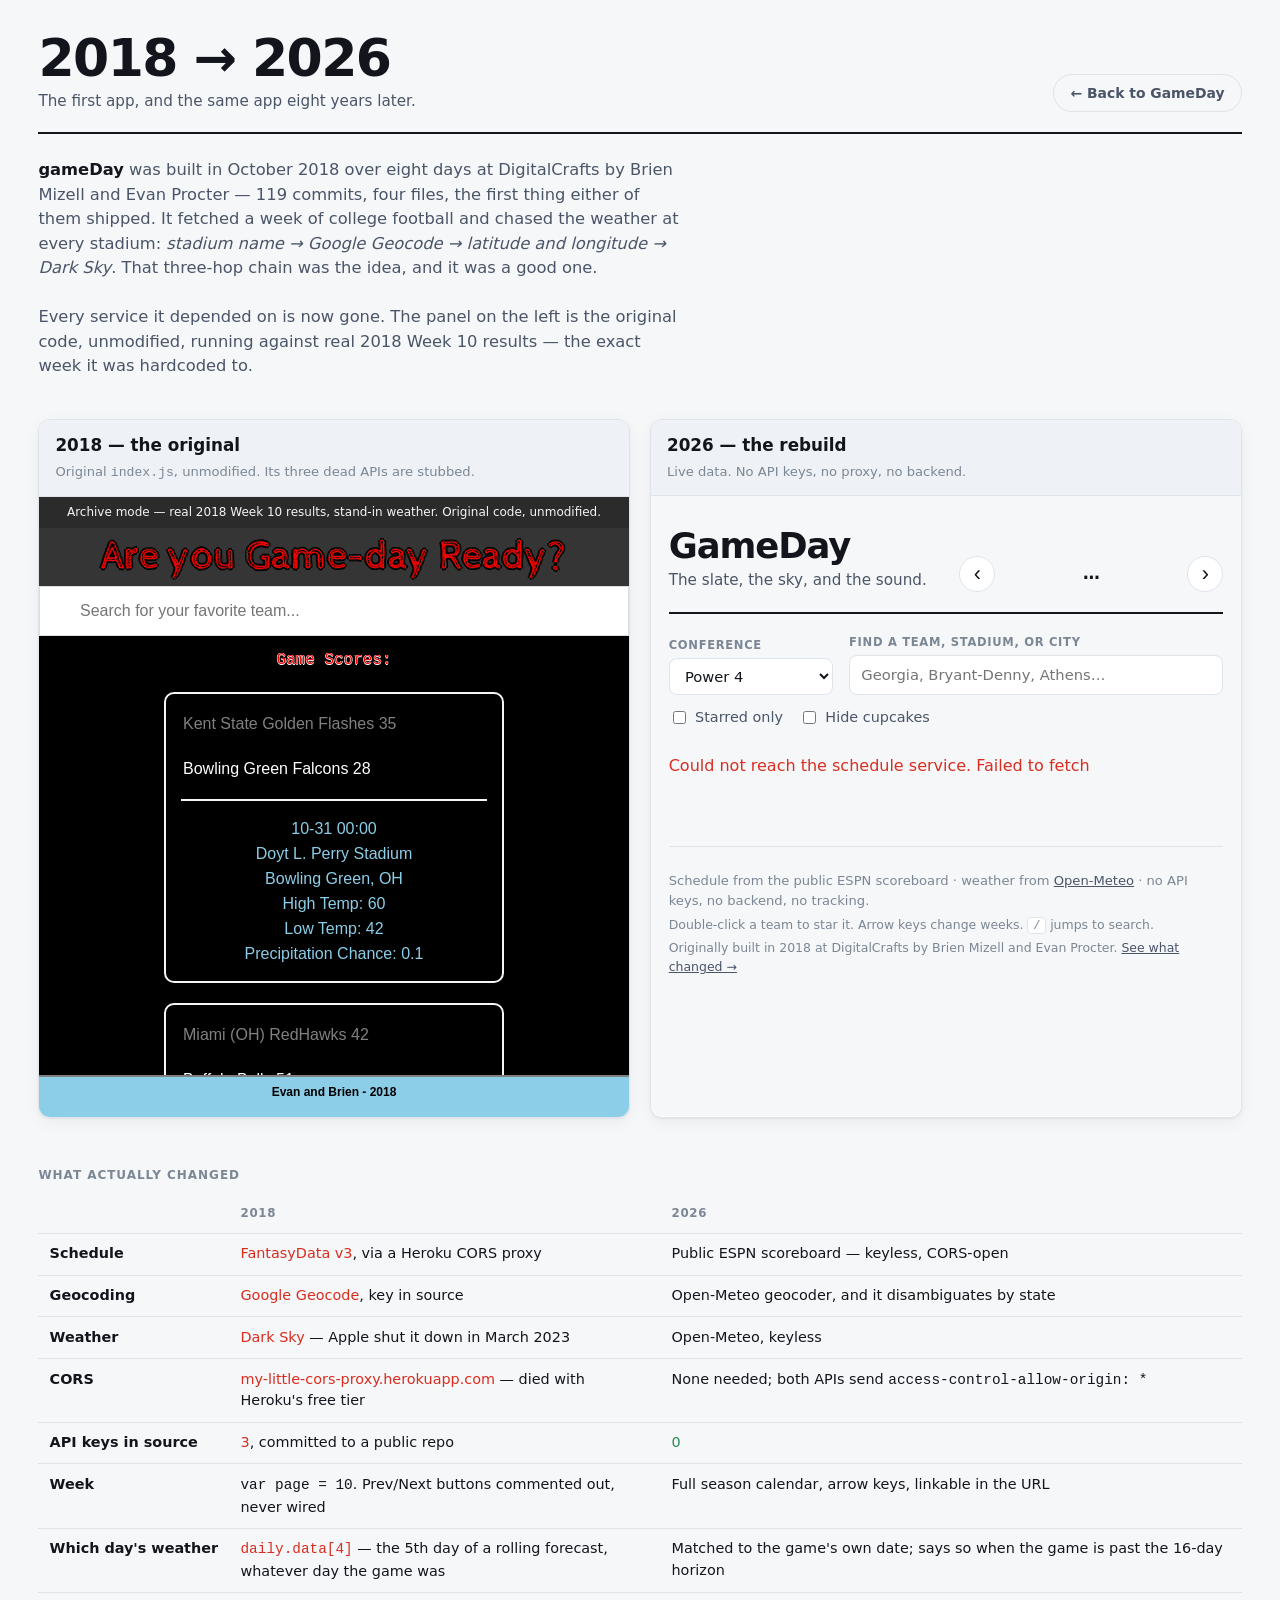
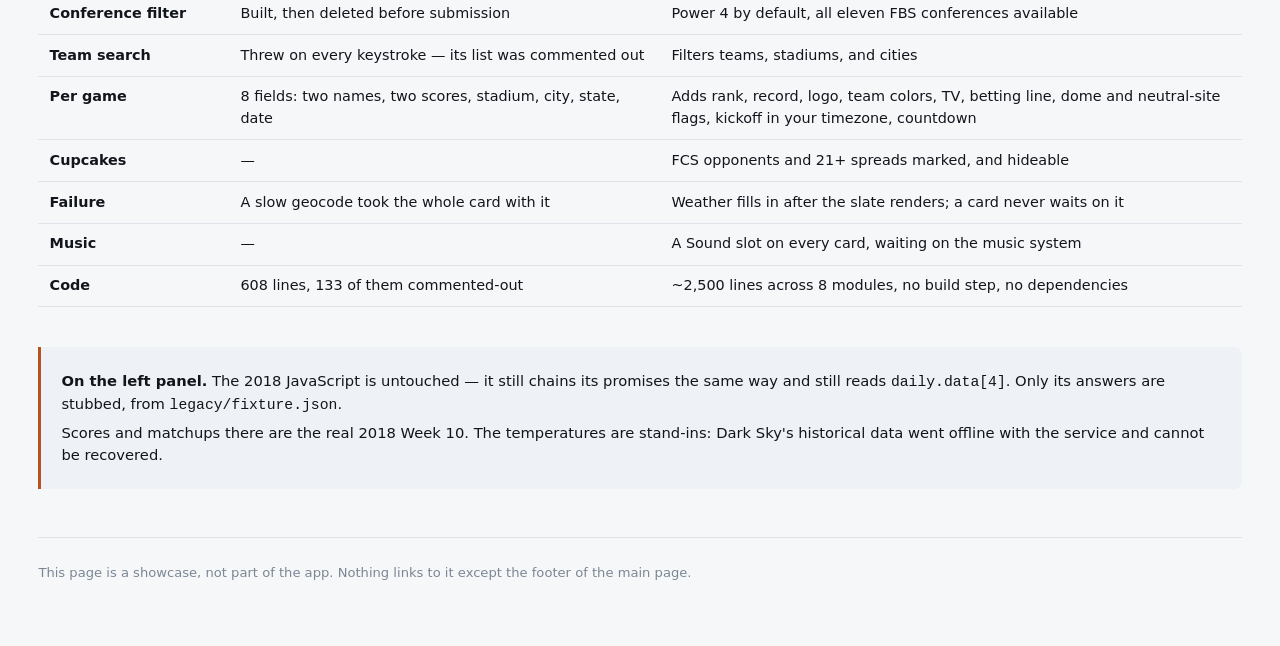
==== compare.html @ 8429be64 "Rebuild GameDay for 2026, and lay the seam for The Sound Edition The 2018 app depended on three serv" ====
<!DOCTYPE html>
<html lang="en">
	<head>
		<meta charset="utf-8" />
		<meta name="viewport" content="width=device-width, initial-scale=1" />
		<title>GameDay — 2018 vs 2026</title>
		<meta name="robots" content="noindex" />
		<link rel="stylesheet" href="assets/app.css" />
		<link
			rel="icon"
			href="data:image/svg+xml,<svg xmlns='http://www.w3.org/2000/svg' viewBox='0 0 32 32'><text y='26' font-size='26'>🏈</text></svg>"
		/>
		<style>
			.cmp {
				max-width: 1400px;
				margin: 0 auto;
			}
			.cmp-intro {
				max-width: 62ch;
				margin: 1.5rem 0 2.5rem;
				font-size: 1.02rem;
				color: var(--ink-2);
			}
			.cmp-intro strong {
				color: var(--ink);
			}
			.panes {
				display: grid;
				grid-template-columns: 1fr;
				gap: 1.25rem;
			}
			@media (min-width: 1000px) {
				.panes {
					grid-template-columns: 1fr 1fr;
				}
			}
			.pane {
				display: flex;
				flex-direction: column;
				border: 1px solid var(--line);
				border-radius: var(--radius);
				overflow: hidden;
				background: var(--surface);
				box-shadow: var(--shadow);
			}
			.pane-head {
				padding: 0.85rem 1rem;
				border-bottom: 1px solid var(--line);
				background: var(--surface-2);
			}
			.pane-head h2 {
				margin: 0;
				font-size: 1.05rem;
			}
			.pane-head p {
				margin: 0.2rem 0 0;
				color: var(--ink-3);
				font-size: 0.82rem;
			}
			.pane iframe {
				width: 100%;
				height: 620px;
				border: 0;
				background: #fff;
			}
			.pane-2018 iframe {
				filter: saturate(0.92);
			}
			table.diff {
				width: 100%;
				margin: 3rem 0 0;
				border-collapse: collapse;
				font-size: 0.9rem;
			}
			table.diff caption {
				margin-bottom: 0.75rem;
				color: var(--ink-3);
				font-size: 0.75rem;
				font-weight: 700;
				letter-spacing: 0.08em;
				text-align: left;
				text-transform: uppercase;
			}
			table.diff th,
			table.diff td {
				padding: 0.6rem 0.7rem;
				border-bottom: 1px solid var(--line);
				text-align: left;
				vertical-align: top;
			}
			table.diff th {
				color: var(--ink-3);
				font-size: 0.74rem;
				font-weight: 700;
				letter-spacing: 0.06em;
				text-transform: uppercase;
			}
			table.diff td:first-child {
				font-weight: 650;
				white-space: nowrap;
			}
			.dead {
				color: var(--live);
			}
			.alive {
				color: #2e8b57;
			}
			@media (prefers-color-scheme: dark) {
				.alive {
					color: #4ade80;
				}
			}
			.note-box {
				margin: 2.5rem 0 0;
				padding: 1rem 1.25rem;
				border-left: 3px solid var(--accent);
				background: var(--surface-2);
				border-radius: 0 8px 8px 0;
				font-size: 0.92rem;
			}
			.note-box p {
				margin: 0.4rem 0;
			}
		</style>
	</head>
	<body>
		<div class="cmp">
			<header class="masthead">
				<div class="brand">
					<h1>2018 → 2026</h1>
					<p class="tagline">The first app, and the same app eight years later.</p>
				</div>
				<nav class="weeknav"><a class="issue-link issue-link-quiet" href="index.html">← Back to GameDay</a></nav>
			</header>

			<p class="cmp-intro">
				<strong>gameDay</strong> was built in October 2018 over eight days at DigitalCrafts by Brien Mizell and
				Evan Procter — 119 commits, four files, the first thing either of them shipped. It fetched a week of
				college football and chased the weather at every stadium: <em>stadium name → Google Geocode → latitude
				and longitude → Dark Sky</em>. That three-hop chain was the idea, and it was a good one.
				<br /><br />
				Every service it depended on is now gone. The panel on the left is the original code, unmodified,
				running against real 2018 Week&nbsp;10 results — the exact week it was hardcoded to.
			</p>

			<div class="panes">
				<section class="pane pane-2018">
					<div class="pane-head">
						<h2>2018 — the original</h2>
						<p>Original <code>index.js</code>, unmodified. Its three dead APIs are stubbed.</p>
					</div>
					<iframe src="legacy/demo.html" title="The 2018 version of gameDay" loading="lazy"></iframe>
				</section>

				<section class="pane pane-2026">
					<div class="pane-head">
						<h2>2026 — the rebuild</h2>
						<p>Live data. No API keys, no proxy, no backend.</p>
					</div>
					<iframe src="index.html" title="The 2026 rebuild of GameDay" loading="lazy"></iframe>
				</section>
			</div>

			<table class="diff">
				<caption>What actually changed</caption>
				<thead>
					<tr>
						<th></th>
						<th>2018</th>
						<th>2026</th>
					</tr>
				</thead>
				<tbody>
					<tr>
						<td>Schedule</td>
						<td><span class="dead">FantasyData v3</span>, via a Heroku CORS proxy</td>
						<td>Public ESPN scoreboard — keyless, CORS-open</td>
					</tr>
					<tr>
						<td>Geocoding</td>
						<td><span class="dead">Google Geocode</span>, key in source</td>
						<td>Open-Meteo geocoder, and it disambiguates by state</td>
					</tr>
					<tr>
						<td>Weather</td>
						<td><span class="dead">Dark Sky</span> — Apple shut it down in March 2023</td>
						<td>Open-Meteo, keyless</td>
					</tr>
					<tr>
						<td>CORS</td>
						<td><span class="dead">my-little-cors-proxy.herokuapp.com</span> — died with Heroku's free tier</td>
						<td>None needed; both APIs send <code>access-control-allow-origin: *</code></td>
					</tr>
					<tr>
						<td>API keys in source</td>
						<td><span class="dead">3</span>, committed to a public repo</td>
						<td><span class="alive">0</span></td>
					</tr>
					<tr>
						<td>Week</td>
						<td><code>var page = 10</code>. Prev/Next buttons commented out, never wired</td>
						<td>Full season calendar, arrow keys, linkable in the URL</td>
					</tr>
					<tr>
						<td>Which day's weather</td>
						<td><span class="dead"><code>daily.data[4]</code></span> — the 5th day of a rolling forecast, whatever day the game was</td>
						<td>Matched to the game's own date; says so when the game is past the 16-day horizon</td>
					</tr>
					<tr>
						<td>Conference filter</td>
						<td>Built, then deleted before submission</td>
						<td>Power 4 by default, all eleven FBS conferences available</td>
					</tr>
					<tr>
						<td>Team search</td>
						<td>Threw on every keystroke — its list was commented out</td>
						<td>Filters teams, stadiums, and cities</td>
					</tr>
					<tr>
						<td>Per game</td>
						<td>8 fields: two names, two scores, stadium, city, state, date</td>
						<td>Adds rank, record, logo, team colors, TV, betting line, dome and neutral-site flags, kickoff in your timezone, countdown</td>
					</tr>
					<tr>
						<td>Cupcakes</td>
						<td>—</td>
						<td>FCS opponents and 21+ spreads marked, and hideable</td>
					</tr>
					<tr>
						<td>Failure</td>
						<td>A slow geocode took the whole card with it</td>
						<td>Weather fills in after the slate renders; a card never waits on it</td>
					</tr>
					<tr>
						<td>Music</td>
						<td>—</td>
						<td>A Sound slot on every card, waiting on the music system</td>
					</tr>
					<tr>
						<td>Code</td>
						<td>608 lines, 133 of them commented-out</td>
						<td>~2,500 lines across 8 modules, no build step, no dependencies</td>
					</tr>
				</tbody>
			</table>

			<div class="note-box">
				<p><strong>On the left panel.</strong> The 2018 JavaScript is untouched — it still chains its promises the
				same way and still reads <code>daily.data[4]</code>. Only its answers are stubbed, from
				<code>legacy/fixture.json</code>.</p>
				<p>Scores and matchups there are the real 2018 Week 10. The temperatures are stand-ins: Dark Sky's
				historical data went offline with the service and cannot be recovered.</p>
			</div>

			<footer class="foot">
				<p>This page is a showcase, not part of the app. Nothing links to it except the footer of the main page.</p>
			</footer>
		</div>
	</body>
</html>
---- assets/app.css ----
/* GameDay — 2026. One stylesheet, no framework, no build. */

:root {
	--bg: #f6f7f9;
	--surface: #ffffff;
	--surface-2: #eef1f5;
	--ink: #12161c;
	--ink-2: #4a5568;
	--ink-3: #7b8794;
	--line: #dfe4ea;
	--accent: #b3541e;
	--live: #d92d20;
	--sound: #6b4ef2;
	--radius: 12px;
	--shadow: 0 1px 2px rgb(16 22 28 / 6%), 0 4px 16px rgb(16 22 28 / 5%);
}

@media (prefers-color-scheme: dark) {
	:root {
		--bg: #0d1014;
		--surface: #161b22;
		--surface-2: #1e242c;
		--ink: #e9edf2;
		--ink-2: #a8b3c1;
		--ink-3: #6e7b8a;
		--line: #262d36;
		--accent: #e8894a;
		--live: #ff5c4d;
		--sound: #9a86ff;
		--shadow: 0 1px 2px rgb(0 0 0 / 40%), 0 6px 20px rgb(0 0 0 / 30%);
	}
}

* {
	box-sizing: border-box;
}

body {
	margin: 0;
	padding: 0 clamp(0.75rem, 3vw, 2.5rem) 4rem;
	background: var(--bg);
	color: var(--ink);
	font: 16px/1.5 ui-sans-serif, system-ui, -apple-system, "Segoe UI", Roboto, sans-serif;
	-webkit-font-smoothing: antialiased;
}

/* ---------- masthead ---------- */

.masthead {
	display: flex;
	flex-wrap: wrap;
	align-items: flex-end;
	justify-content: space-between;
	gap: 1rem;
	max-width: 1400px;
	margin: 0 auto;
	padding: 2rem 0 1.25rem;
	border-bottom: 2px solid var(--ink);
}

.brand h1 {
	margin: 0;
	font-size: clamp(2rem, 6vw, 3.25rem);
	font-weight: 800;
	letter-spacing: -0.03em;
	line-height: 1;
}

.tagline {
	margin: 0.35rem 0 0;
	color: var(--ink-2);
	font-size: 0.95rem;
}

.weeknav {
	display: flex;
	align-items: center;
	gap: 0.5rem;
}

.weeknav button {
	width: 2.25rem;
	height: 2.25rem;
	border: 1px solid var(--line);
	border-radius: 50%;
	background: var(--surface);
	color: var(--ink);
	font-size: 1.35rem;
	line-height: 1;
	cursor: pointer;
	transition: background 0.15s, border-color 0.15s;
}

.weeknav button:hover:not(:disabled) {
	background: var(--surface-2);
	border-color: var(--ink-3);
}

.weeknav button:disabled {
	opacity: 0.3;
	cursor: default;
}

.weekbox {
	min-width: 11rem;
	text-align: center;
}

.weekbox span {
	display: block;
	font-weight: 700;
	font-size: 1.05rem;
}

.weekbox small {
	color: var(--ink-3);
	font-size: 0.8rem;
}

/* ---------- controls ---------- */

.controls {
	display: flex;
	flex-wrap: wrap;
	align-items: flex-end;
	gap: 0.75rem 1rem;
	max-width: 1400px;
	margin: 1.25rem auto 0;
}

.ctl {
	display: flex;
	flex-direction: column;
	gap: 0.25rem;
}

.ctl-grow {
	flex: 1 1 16rem;
}

.ctl-label {
	color: var(--ink-3);
	font-size: 0.72rem;
	font-weight: 600;
	text-transform: uppercase;
	letter-spacing: 0.06em;
}

.ctl select,
.ctl input[type="search"] {
	padding: 0.5rem 0.7rem;
	border: 1px solid var(--line);
	border-radius: 8px;
	background: var(--surface);
	color: var(--ink);
	font: inherit;
	font-size: 0.92rem;
}

.ctl input[type="search"] {
	width: 100%;
}

.ctl select:focus-visible,
.ctl input:focus-visible,
button:focus-visible {
	outline: 2px solid var(--accent);
	outline-offset: 1px;
}

.ctl-check {
	flex-direction: row;
	align-items: center;
	gap: 0.4rem;
	padding-bottom: 0.55rem;
	color: var(--ink-2);
	font-size: 0.9rem;
	cursor: pointer;
}

.count {
	margin-left: auto;
	padding-bottom: 0.55rem;
	color: var(--ink-3);
	font-size: 0.85rem;
	font-variant-numeric: tabular-nums;
}

.status {
	max-width: 1400px;
	margin: 1rem auto 0;
	color: var(--ink-2);
}

.status.error {
	color: var(--live);
}

/* ---------- slate ---------- */

.slate {
	display: grid;
	grid-template-columns: repeat(auto-fill, minmax(330px, 1fr));
	gap: 1rem;
	max-width: 1400px;
	margin: 1.25rem auto 0;
}

.slate[aria-busy="true"] {
	opacity: 0.5;
}

.empty {
	grid-column: 1 / -1;
	padding: 3rem 0;
	color: var(--ink-3);
	text-align: center;
}

/* ---------- the card ---------- */

.game {
	display: flex;
	flex-direction: column;
	overflow: hidden;
	border: 1px solid var(--line);
	border-radius: var(--radius);
	background: var(--surface);
	box-shadow: var(--shadow);
	transition: transform 0.15s, box-shadow 0.15s;
}

.game:hover {
	transform: translateY(-2px);
	box-shadow: 0 2px 4px rgb(16 22 28 / 8%), 0 10px 28px rgb(16 22 28 / 10%);
}

.game.is-fav {
	border-color: var(--accent);
	box-shadow: 0 0 0 1px var(--accent), var(--shadow);
}

.game.is-live {
	border-color: var(--live);
}

.game-head {
	display: flex;
	flex-wrap: wrap;
	align-items: center;
	gap: 0.4rem;
	padding: 0.6rem 0.85rem;
	border-bottom: 1px solid var(--line);
	background: var(--surface-2);
	font-size: 0.82rem;
}

.when {
	font-weight: 700;
}

.countdown {
	color: var(--ink-3);
}

.live-dot {
	color: var(--live);
	font-weight: 700;
}

.live-dot::before {
	content: "●";
	margin-right: 0.25rem;
	animation: pulse 1.6s ease-in-out infinite;
}

@keyframes pulse {
	50% {
		opacity: 0.25;
	}
}

.tags {
	display: flex;
	flex-wrap: wrap;
	gap: 0.3rem;
	margin-left: auto;
}

.chip {
	padding: 0.1rem 0.45rem;
	border-radius: 999px;
	background: var(--bg);
	color: var(--ink-2);
	font-size: 0.7rem;
	font-weight: 600;
	white-space: nowrap;
}

.chip-tv {
	background: var(--ink);
	color: var(--surface);
}

.chip-held {
	background: var(--live);
	color: #fff;
}

.chip-cupcake {
	background: color-mix(in srgb, var(--accent) 18%, transparent);
	color: var(--accent);
}

/* A cupcake still renders — it is marked, not hidden, unless asked. */
.game.is-cupcake {
	opacity: 0.72;
}

.game.is-cupcake:hover {
	opacity: 1;
}

/* teams */

.teams {
	display: flex;
	flex-direction: column;
}

.team {
	display: flex;
	align-items: center;
	gap: 0.55rem;
	padding: 0.6rem 0.85rem 0.6rem 0;
	cursor: pointer;
	user-select: none;
}

.team + .team {
	border-top: 1px solid var(--line);
}

.team-bar {
	width: 4px;
	align-self: stretch;
	border-radius: 0 3px 3px 0;
}

.logo {
	flex: 0 0 auto;
	width: 28px;
	height: 28px;
	object-fit: contain;
}

.team-name {
	flex: 1;
	font-weight: 600;
	font-size: 0.95rem;
}

.team.won .team-name {
	font-weight: 800;
}

.game.is-live .team-name,
.team:not(.won) .team-name {
	opacity: 1;
}

.teams:has(.won) .team:not(.won) {
	opacity: 0.55;
}

.rank {
	display: inline-block;
	margin-right: 0.35rem;
	color: var(--accent);
	font-size: 0.78rem;
	font-weight: 800;
	font-variant-numeric: tabular-nums;
}

.rank::before {
	content: "#";
}

.record {
	color: var(--ink-3);
	font-size: 0.8rem;
	font-variant-numeric: tabular-nums;
}

.score {
	min-width: 1.75rem;
	font-size: 1.15rem;
	font-weight: 800;
	text-align: right;
	font-variant-numeric: tabular-nums;
}

/* meta */

.game-meta {
	display: flex;
	flex-direction: column;
	gap: 0.25rem;
	padding: 0.7rem 0.85rem;
	border-top: 1px solid var(--line);
	font-size: 0.84rem;
}

.venue strong {
	font-weight: 650;
}

.weather {
	color: var(--ink-2);
}

.weather[data-pending] {
	color: var(--ink-3);
}

.wx-muted {
	color: var(--ink-3);
	font-style: italic;
}

.wx-icon {
	margin-right: 0.15rem;
}

.odds,
.note {
	color: var(--ink-3);
	font-size: 0.8rem;
}

/* the sound slot */

.sound {
	display: flex;
	flex-wrap: wrap;
	align-items: center;
	gap: 0.4rem;
	padding: 0.6rem 0.85rem;
	border-top: 1px solid var(--line);
	font-size: 0.83rem;
}

.sound-mark {
	color: var(--sound);
	font-size: 1rem;
}

.sound-empty {
	background: repeating-linear-gradient(
		135deg,
		transparent,
		transparent 6px,
		color-mix(in srgb, var(--line) 45%, transparent) 6px,
		color-mix(in srgb, var(--line) 45%, transparent) 12px
	);
}

.sound-empty .sound-mark {
	opacity: 0.45;
}

.sound-none {
	color: var(--ink-3);
	font-style: italic;
}

.sound-has {
	background: color-mix(in srgb, var(--sound) 9%, transparent);
}

.sound-title {
	font-weight: 650;
}

.sound-count {
	color: var(--ink-3);
	font-variant-numeric: tabular-nums;
}

.sound-open {
	margin-left: auto;
	padding: 0.3rem 0.7rem;
	border: 1px solid var(--sound);
	border-radius: 999px;
	background: transparent;
	color: var(--sound);
	font: inherit;
	font-size: 0.8rem;
	font-weight: 600;
	cursor: pointer;
}

.sound-open:hover:not(:disabled) {
	background: var(--sound);
	color: #fff;
}

.sound-open:disabled {
	opacity: 0.6;
	cursor: default;
}

/* ---------- the issue reader ---------- */

.issue {
	width: min(760px, 92vw);
	max-height: 88vh;
	padding: 0;
	border: 1px solid var(--line);
	border-radius: var(--radius);
	background: var(--surface);
	color: var(--ink);
}

.issue::backdrop {
	background: rgb(4 8 12 / 62%);
	backdrop-filter: blur(2px);
}

.issue-body {
	position: relative;
	padding: 2rem clamp(1rem, 4vw, 2.25rem) 2.5rem;
}

.issue-close {
	position: absolute;
	top: 0.6rem;
	right: 0.8rem;
	width: 2rem;
	height: 2rem;
	border: 0;
	border-radius: 50%;
	background: var(--surface-2);
	color: var(--ink-2);
	font-size: 1.4rem;
	line-height: 1;
	cursor: pointer;
}

.issue-title {
	margin: 0 0 0.4rem;
	font-size: 1.6rem;
	letter-spacing: -0.02em;
}

.issue-masthead {
	margin: 0 0 1.25rem;
	color: var(--ink-2);
	font-size: 0.86rem;
	font-weight: 600;
}

.issue-flag {
	padding: 0.5rem 0.75rem;
	border-radius: 8px;
	background: color-mix(in srgb, var(--live) 12%, transparent);
	color: var(--live);
	font-size: 0.86rem;
	font-weight: 600;
}

.issue-declaration {
	margin: 0 0 1.5rem;
	padding: 0.85rem 1.1rem;
	border-left: 3px solid var(--sound);
	background: var(--surface-2);
	font-size: 0.95rem;
}

.issue-sides {
	display: grid;
	grid-template-columns: repeat(auto-fit, minmax(240px, 1fr));
	gap: 1.25rem;
	margin-bottom: 1.5rem;
}

.side-school {
	margin: 0 0 0.15rem;
	font-size: 1.05rem;
}

.side-town {
	margin: 0 0 0.5rem;
	color: var(--ink-3);
	font-size: 0.82rem;
	text-transform: uppercase;
	letter-spacing: 0.05em;
}

.side-scene {
	margin: 0;
	font-size: 0.9rem;
}

.side-plays {
	margin: 0.5rem 0 0;
	color: var(--ink-3);
	font-size: 0.8rem;
	font-variant-numeric: tabular-nums;
}

.issue-h {
	margin: 1.75rem 0 0.6rem;
	padding-bottom: 0.3rem;
	border-bottom: 1px solid var(--line);
	font-size: 0.8rem;
	font-weight: 700;
	text-transform: uppercase;
	letter-spacing: 0.08em;
	color: var(--ink-2);
}

.issue-neutral {
	margin: 0;
	font-size: 0.95rem;
}

.tracks {
	margin: 0;
	padding-left: 1.5rem;
}

.track {
	margin-bottom: 1.1rem;
}

.track::marker {
	color: var(--ink-3);
	font-variant-numeric: tabular-nums;
	font-weight: 700;
}

.track-head {
	margin: 0 0 0.2rem;
}

.track-artist {
	font-weight: 700;
}

.track-year,
.track-plays {
	color: var(--ink-3);
	font-size: 0.85rem;
}

.track-tier {
	margin-left: 0.4rem;
	padding: 0.05rem 0.35rem;
	border-radius: 4px;
	background: var(--surface-2);
	color: var(--ink-3);
	font-size: 0.68rem;
	font-weight: 700;
}

.track-plays {
	margin-left: 0.4rem;
}

.track-note {
	margin: 0;
	font-size: 0.9rem;
}

.track-receipt {
	margin: 0.3rem 0 0;
	color: var(--ink-3);
	font-size: 0.79rem;
	font-style: italic;
}

.track-home {
	border-left: 2px solid var(--line);
	padding-left: 0.6rem;
}

.track-away {
	padding-left: 0.6rem;
}

.issue-foot {
	display: flex;
	flex-wrap: wrap;
	gap: 0.6rem;
	margin-top: 1.75rem;
}

.issue-link {
	padding: 0.5rem 1rem;
	border-radius: 999px;
	background: var(--sound);
	color: #fff;
	font-size: 0.87rem;
	font-weight: 600;
	text-decoration: none;
}

.issue-link-quiet {
	background: transparent;
	border: 1px solid var(--line);
	color: var(--ink-2);
}

.issue-sources {
	margin: 0;
	padding-left: 1.25rem;
	color: var(--ink-2);
	font-size: 0.84rem;
}

.issue-warnings {
	margin-top: 1.5rem;
	color: var(--ink-3);
	font-size: 0.8rem;
}

/* ---------- foot ---------- */

.foot {
	max-width: 1400px;
	margin: 3rem auto 0;
	padding-top: 1.25rem;
	border-top: 1px solid var(--line);
	color: var(--ink-3);
	font-size: 0.82rem;
}

.foot p {
	margin: 0.3rem 0;
}

.foot a {
	color: var(--ink-2);
}

.foot-quiet {
	font-size: 0.78rem;
}

kbd {
	padding: 0.05rem 0.3rem;
	border: 1px solid var(--line);
	border-radius: 4px;
	background: var(--surface);
	font-size: 0.75rem;
}

@media (prefers-reduced-motion: reduce) {
	* {
		animation: none !important;
		transition: none !important;
	}
}
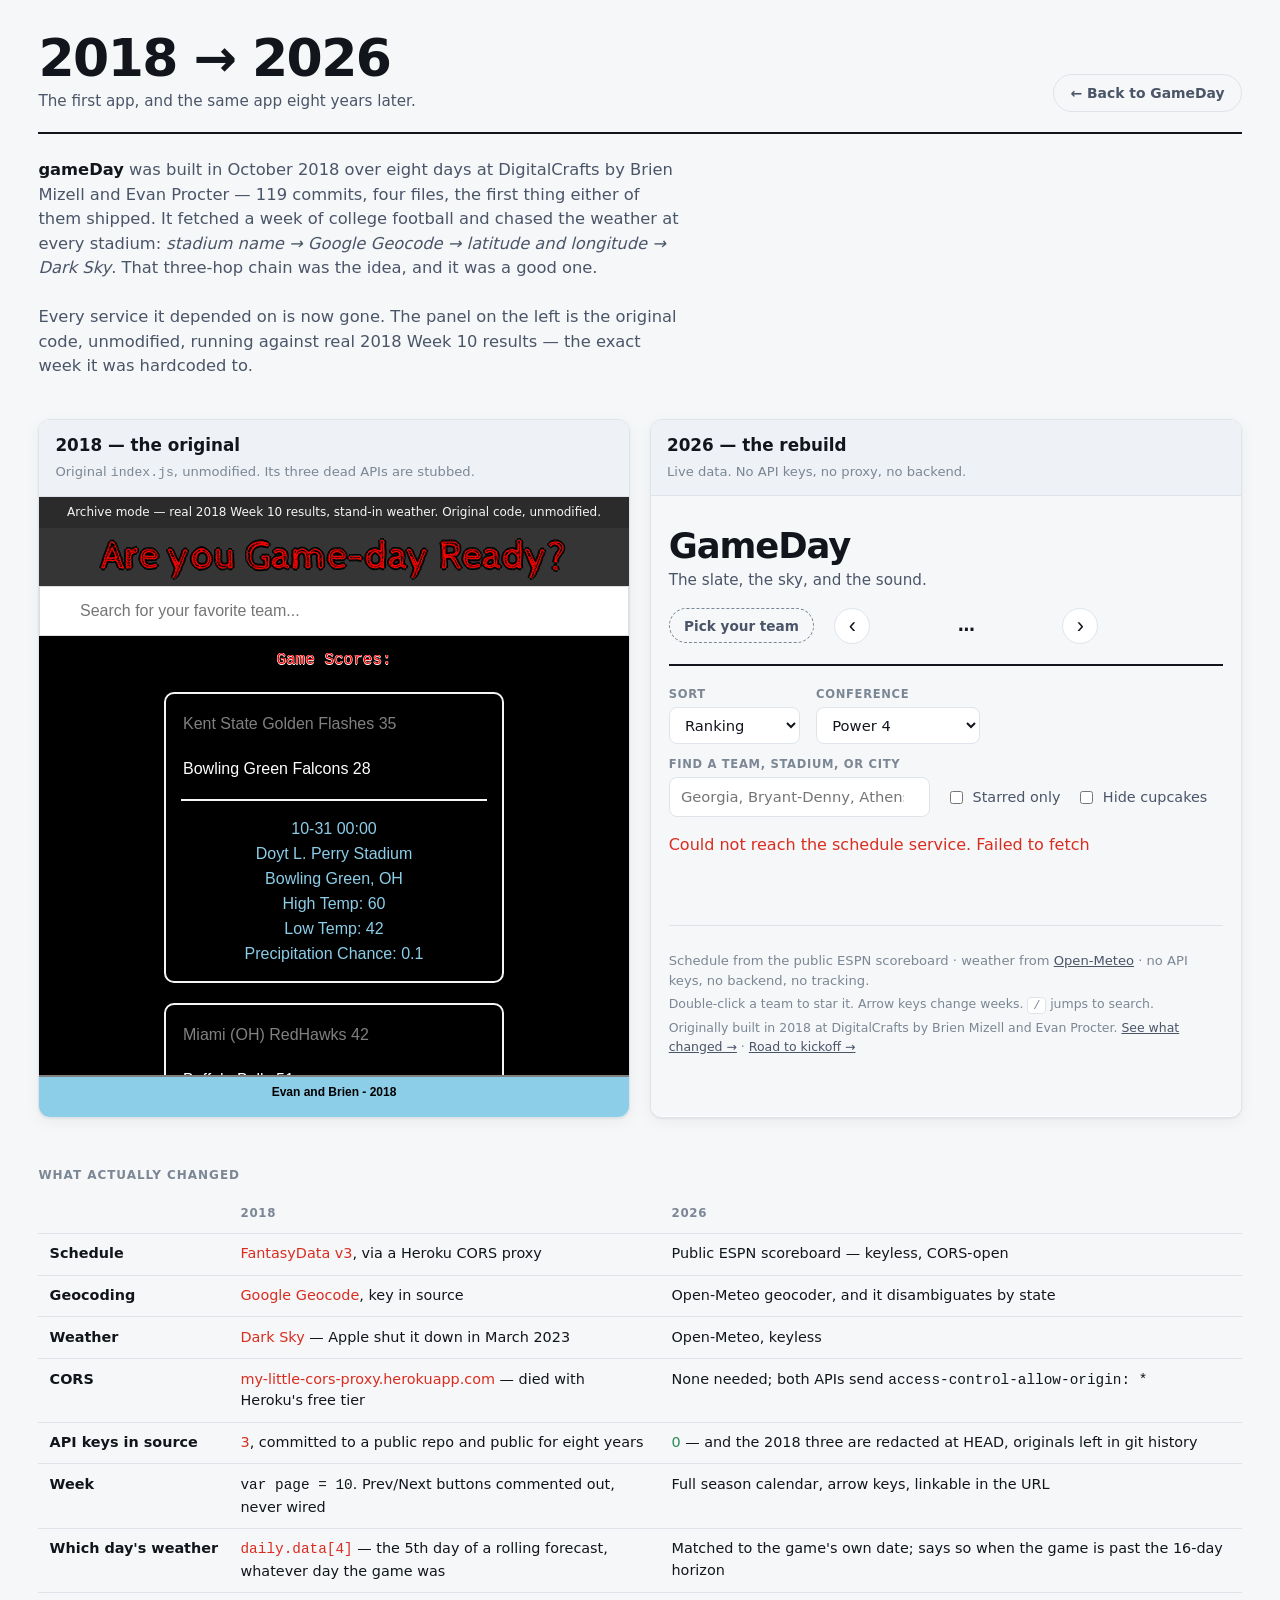
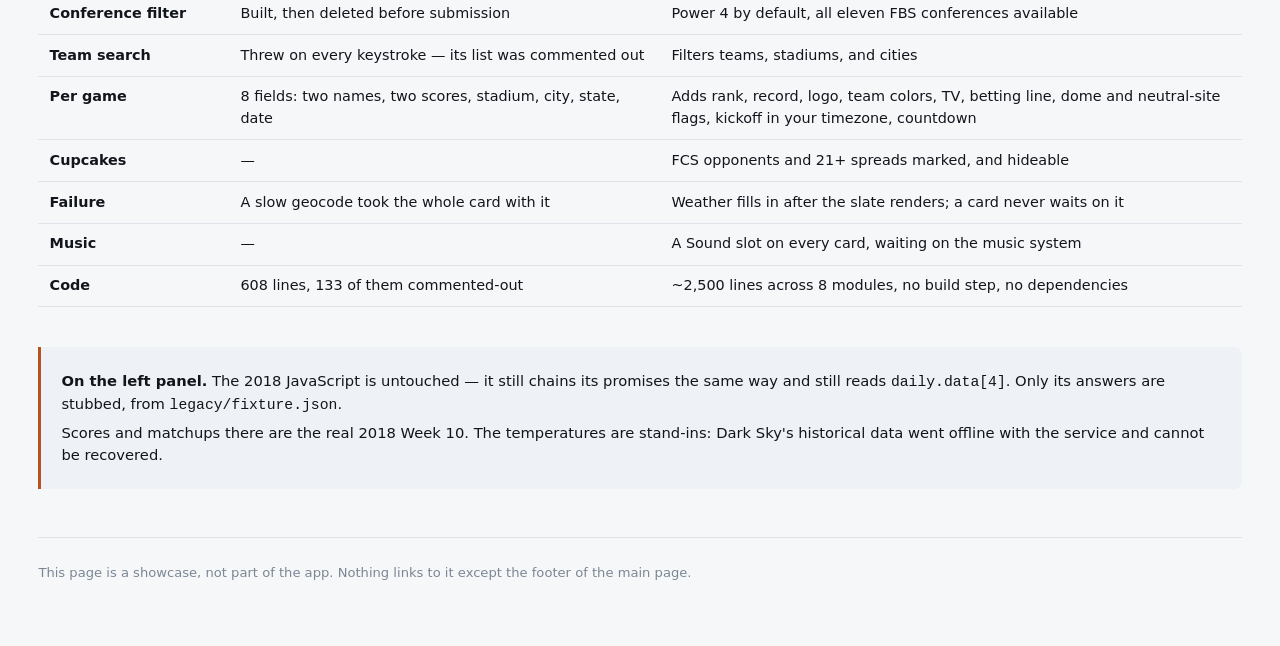
==== commit 6803be85: "Redact the 2018 keys at HEAD, and add the road-to-kickoff dashboard GitHub secret scanning flagged a" ====
--- a/compare.html
+++ b/compare.html
@@ -193,8 +193,8 @@
 					</tr>
 					<tr>
 						<td>API keys in source</td>
-						<td><span class="dead">3</span>, committed to a public repo</td>
-						<td><span class="alive">0</span></td>
+						<td><span class="dead">3</span>, committed to a public repo and public for eight years</td>
+						<td><span class="alive">0</span> — and the 2018 three are redacted at HEAD, originals left in git history</td>
 					</tr>
 					<tr>
 						<td>Week</td>
--- a/assets/app.css
+++ b/assets/app.css
@@ -72,6 +72,49 @@
 	font-size: 0.95rem;
 }
 
+.head-right {
+	display: flex;
+	flex-wrap: wrap;
+	align-items: center;
+	justify-content: flex-end;
+	gap: 0.75rem 1.25rem;
+}
+
+.myteam {
+	display: inline-flex;
+	align-items: center;
+	gap: 0.4rem;
+	padding: 0.4rem 0.9rem;
+	border: 1px dashed var(--ink-3);
+	border-radius: 999px;
+	background: transparent;
+	color: var(--ink-2);
+	font: inherit;
+	font-size: 0.85rem;
+	font-weight: 600;
+	cursor: pointer;
+	transition: border-color 0.15s, color 0.15s;
+}
+
+.myteam:hover {
+	border-color: var(--ink);
+	color: var(--ink);
+}
+
+.myteam.has-team {
+	border-style: solid;
+	border-color: var(--tc, var(--accent));
+	color: var(--ink);
+}
+
+.myteam.has-team::before {
+	content: "";
+	width: 8px;
+	height: 8px;
+	border-radius: 50%;
+	background: var(--tc, var(--accent));
+}
+
 .weeknav {
 	display: flex;
 	align-items: center;
@@ -178,12 +221,24 @@
 	cursor: pointer;
 }
 
+.tally {
+	display: flex;
+	flex-direction: column;
+	align-items: flex-end;
+	margin-left: auto;
+	padding-bottom: 0.5rem;
+}
+
 .count {
-	margin-left: auto;
-	padding-bottom: 0.55rem;
 	color: var(--ink-3);
 	font-size: 0.85rem;
 	font-variant-numeric: tabular-nums;
+}
+
+.poll {
+	color: var(--ink-3);
+	font-size: 0.72rem;
+	opacity: 0.8;
 }
 
 .status {
@@ -240,6 +295,31 @@
 	box-shadow: 0 0 0 1px var(--accent), var(--shadow);
 }
 
+/* The reader's own team, pinned to the front of every week. */
+.game.is-mine {
+	border-color: var(--mine-color, var(--accent));
+	box-shadow: 0 0 0 2px var(--mine-color, var(--accent)), var(--shadow);
+}
+
+.game.is-mine.is-cupcake {
+	opacity: 1; /* your team's cupcake is still your team's game */
+}
+
+.mine-mark {
+	padding: 0.1rem 0.45rem;
+	border-radius: 999px;
+	background: var(--mine-color, var(--accent));
+	color: #fff;
+	font-size: 0.68rem;
+	font-weight: 700;
+	letter-spacing: 0.03em;
+	text-transform: uppercase;
+}
+
+.team.is-mine-row .team-name {
+	font-weight: 800;
+}
+
 .game.is-live {
 	border-color: var(--live);
 }
@@ -257,6 +337,14 @@
 
 .when {
 	font-weight: 700;
+}
+
+.when-tba {
+	font-weight: 600;
+}
+
+.when-tba::after {
+	content: "";
 }
 
 .countdown {
@@ -725,6 +813,153 @@
 	font-size: 0.8rem;
 }
 
+/* ---------- the team picker ---------- */
+
+.picker {
+	width: min(520px, 92vw);
+	max-height: 82vh;
+	padding: 0;
+	border: 1px solid var(--line);
+	border-radius: var(--radius);
+	background: var(--surface);
+	color: var(--ink);
+}
+
+.picker::backdrop {
+	background: rgb(4 8 12 / 62%);
+	backdrop-filter: blur(2px);
+}
+
+.picker-body {
+	display: flex;
+	flex-direction: column;
+	max-height: 82vh;
+	padding: 1.75rem 1.5rem 1.25rem;
+}
+
+.picker-body h2 {
+	margin: 0 0 0.3rem;
+	font-size: 1.4rem;
+	letter-spacing: -0.02em;
+}
+
+.picker-sub {
+	margin: 0 0 1rem;
+	color: var(--ink-2);
+	font-size: 0.87rem;
+}
+
+.picker-search {
+	padding: 0.6rem 0.8rem;
+	border: 1px solid var(--line);
+	border-radius: 8px;
+	background: var(--bg);
+	color: var(--ink);
+	font: inherit;
+}
+
+.picker-results {
+	flex: 1;
+	overflow-y: auto;
+	margin: 0.9rem -0.4rem 0;
+	padding: 0 0.4rem;
+}
+
+.picker-conf {
+	position: sticky;
+	top: 0;
+	margin: 0.9rem 0 0.35rem;
+	padding: 0.25rem 0;
+	background: var(--surface);
+	color: var(--ink-3);
+	font-size: 0.7rem;
+	font-weight: 700;
+	letter-spacing: 0.08em;
+	text-transform: uppercase;
+}
+
+.picker-conf:first-child {
+	margin-top: 0;
+}
+
+.picker-team {
+	display: flex;
+	align-items: center;
+	gap: 0.6rem;
+	width: 100%;
+	padding: 0.42rem 0.5rem;
+	border: 0;
+	border-left: 3px solid var(--tc);
+	border-radius: 0 6px 6px 0;
+	background: transparent;
+	color: var(--ink);
+	font: inherit;
+	font-size: 0.9rem;
+	text-align: left;
+	cursor: pointer;
+}
+
+.picker-team:hover {
+	background: var(--surface-2);
+}
+
+.picker-team.is-current {
+	background: color-mix(in srgb, var(--tc) 15%, transparent);
+	font-weight: 700;
+}
+
+.picker-team img {
+	width: 22px;
+	height: 22px;
+	object-fit: contain;
+}
+
+.picker-dot {
+	width: 22px;
+	height: 22px;
+	border-radius: 50%;
+	background: var(--tc);
+}
+
+.picker-none {
+	padding: 1.5rem 0;
+	color: var(--ink-3);
+	text-align: center;
+}
+
+.picker-foot {
+	display: flex;
+	gap: 0.6rem;
+	justify-content: flex-end;
+	margin-top: 1rem;
+	padding-top: 0.9rem;
+	border-top: 1px solid var(--line);
+}
+
+.picker-skip,
+.picker-clear {
+	padding: 0.45rem 0.9rem;
+	border: 1px solid var(--line);
+	border-radius: 999px;
+	background: transparent;
+	color: var(--ink-2);
+	font: inherit;
+	font-size: 0.85rem;
+	cursor: pointer;
+}
+
+.picker-clear {
+	margin-right: auto;
+	border-color: transparent;
+	color: var(--ink-3);
+}
+
+.picker-skip:hover,
+.picker-clear:hover {
+	border-color: var(--ink-3);
+	color: var(--ink);
+}
+
 /* ---------- foot ---------- */
 
 .foot {
